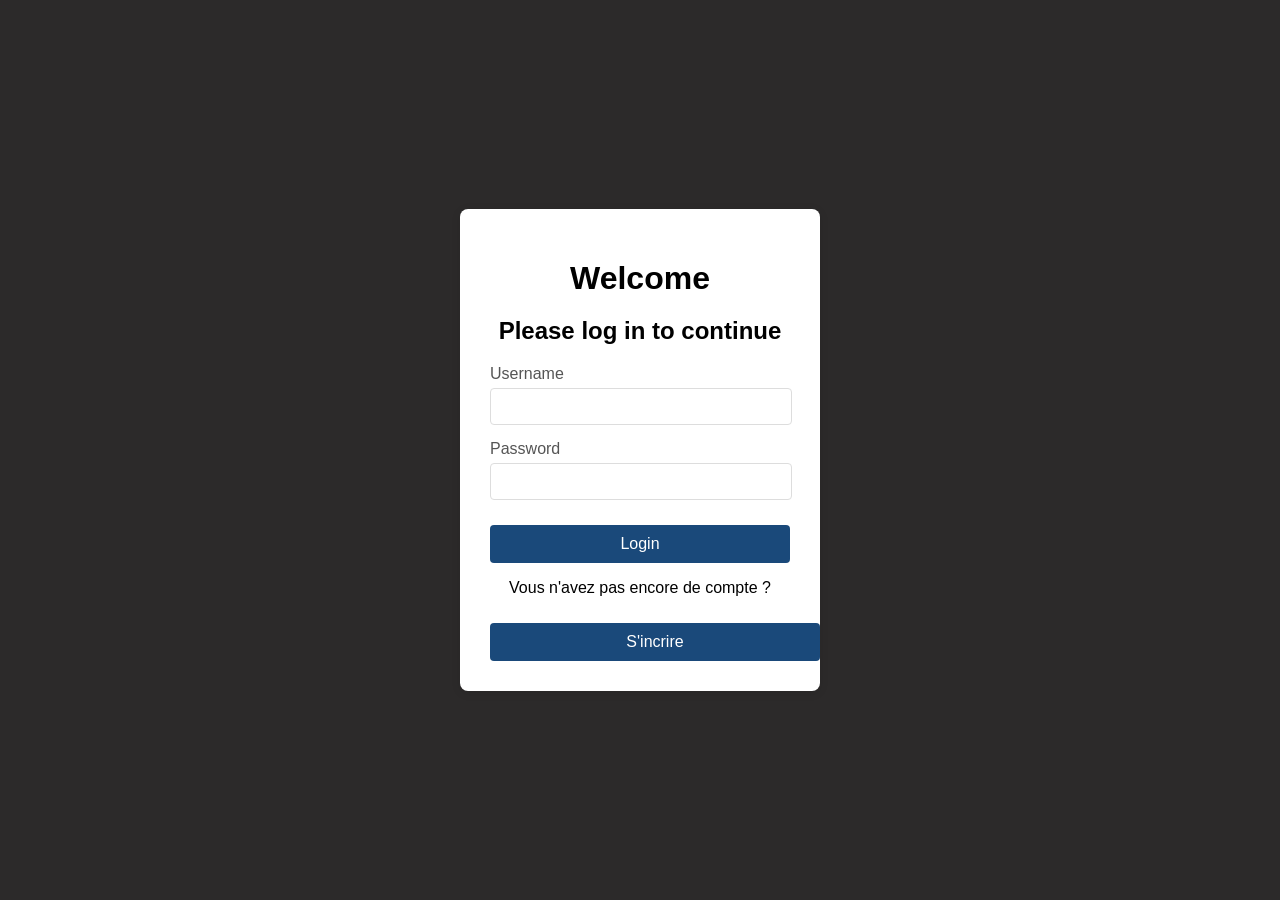
==== Frontend/index.html @ 286cf6db "Fresh start" ====
<!DOCTYPE html>
<html lang="en">
<head>
    <meta charset="UTF-8">
    <meta name="viewport" content="width=device-width, initial-scale=1.0">
    <title>Welcome</title>
    <link rel="stylesheet" href="style.css">
</head>
<body>
    <div class="container">
        <h1>Welcome</h1>
        <h2>Please log in to continue</h2>
        <form id="loginForm">
            <div class = "form-group">
                <label for="username">Username</label>
                <input type="text" id="username" name="username">
            </div>
            <div class = "form-group">
                <label for="password">Password</label>
                <input type="password" id="password" name="password">
            </div>     
            <button type="submit" class="button">Login</button> 
            <p id="zone_response" class="response-message"></p>
        </form>
        <p>Vous n'avez pas encore de compte ?</p>
        <a href="registration_page.html" class="button">S'incrire</a>

    </div>
    <script src="script.js"></script>
</body>
</html>
---- Frontend/style.css ----
body {
            font-family: Arial, sans-serif;
            display: flex;
            justify-content: center;
            align-items: center;
            min-height: 100vh;
            background-color: #2c2a2a;
            margin: 0;
        }
.container {
            background-color: #ffffff;
            padding: 30px;
            border-radius: 8px;
            box-shadow: 0 2px 10px rgba(0, 0, 0, 0.1);
            text-align: center;
            width: 300px;
        }
h1 {
            color: #000000;
            margin-bottom: 20px;
        }
.form-group {
            margin-bottom: 15px;
            text-align: left;
        }
.form-group label {
            display: block;
            margin-bottom: 5px;
            color: #555;
        }
.form-group input[type="text"],
.form-group input[type="password"] {
            width: calc(100% - 20px);
            padding: 10px;
            border: 1px solid #ddd;
            border-radius: 4px;
        }
.button {
            background-color: #1a497a;
            color: white;
            padding: 10px 15px;
            border: none;
            border-radius: 4px;
            cursor: pointer;
            font-size: 16px;
            width: 100%;
            margin-top: 10px;
            text-decoration: none; /* For anchor tag buttons */
            display: inline-block;
            text-align: center;
        }
.button:hover {
            background-color: #24b300;
        }
.create-account-link {
            margin-top: 20px;
            display: block;
            color: #007bff;
            text-decoration: none;
        }
.create-account-link:hover {
            text-decoration: underline;
        }

#zone_response {
            margin-top: 15px;
            font-size: 14px;
            text-align: center;
        }
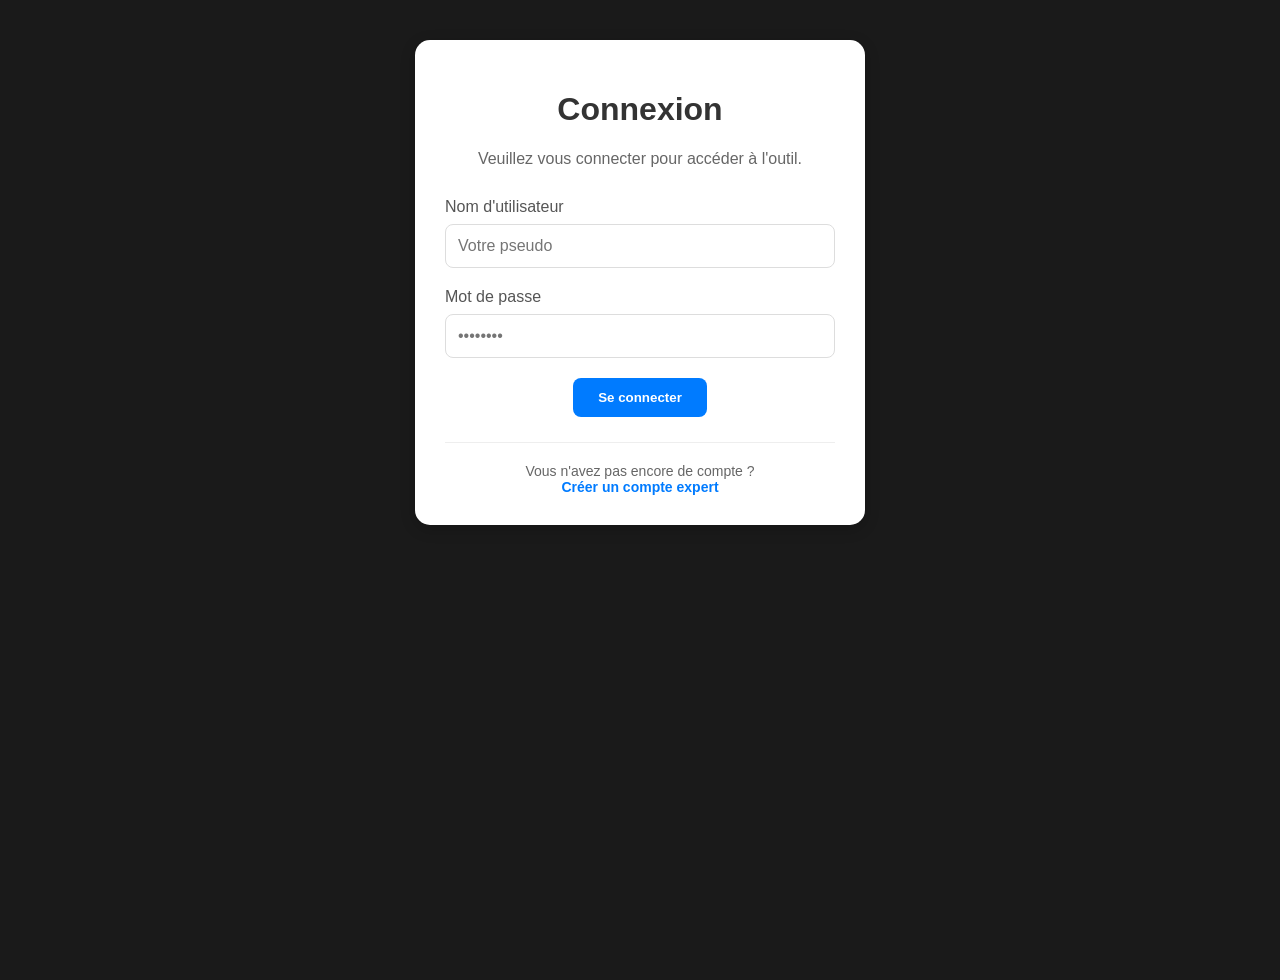
==== commit 3b0c3796: "POC_V1 complete cv/job offer analysis and ATS recommandation" ====
--- a/Frontend/index.html
+++ b/Frontend/index.html
@@ -1,32 +1,36 @@
 <!DOCTYPE html>
-<html lang="en">
+<html lang="fr">
 <head>
     <meta charset="UTF-8">
     <meta name="viewport" content="width=device-width, initial-scale=1.0">
-    <title>Welcome</title>
+    <title>Connexion - Expert CV</title>
     <link rel="stylesheet" href="style.css">
 </head>
 <body>
     <div class="container">
-        <h1>Welcome</h1>
-        <h2>Please log in to continue</h2>
-        <form id="loginForm">
-            <div class = "form-group">
-                <label for="username">Username</label>
-                <input type="text" id="username" name="username">
+        <div class="card auth-card">
+            <h1>Connexion</h1>
+            <p style="color: #666; margin-bottom: 30px;">Veuillez vous connecter pour accéder à l'outil.</p>
+            
+            <form id="loginForm">
+                <div class="form-group">
+                    <label for="username">Nom d'utilisateur</label>
+                    <input type="text" id="username" name="username" placeholder="Votre pseudo" required>
+                </div>
+                <div class="form-group">
+                    <label for="password">Mot de passe</label>
+                    <input type="password" id="password" name="password" placeholder="••••••••" required>
+                </div>     
+                <button type="submit" class="btn-primary">Se connecter</button> 
+                <p id="zone_response" class="response-message"></p>
+            </form>
+
+            <div class="auth-footer">
+                Vous n'avez pas encore de compte ? <br>
+                <a href="registration_page.html" class="link-button">Créer un compte expert</a>
             </div>
-            <div class = "form-group">
-                <label for="password">Password</label>
-                <input type="password" id="password" name="password">
-            </div>     
-            <button type="submit" class="button">Login</button> 
-            <p id="zone_response" class="response-message"></p>
-        </form>
-        <p>Vous n'avez pas encore de compte ?</p>
-        <a href="registration_page.html" class="button">S'incrire</a>
-
+        </div>
     </div>
     <script src="script.js"></script>
 </body>
-</html>
-     +</html>
--- a/Frontend/style.css
+++ b/Frontend/style.css
@@ -1,69 +1,157 @@
 body {
-            font-family: Arial, sans-serif;
-            display: flex;
-            justify-content: center;
-            align-items: center;
-            min-height: 100vh;
-            background-color: #2c2a2a;
-            margin: 0;
-        }
+    font-family: 'Segoe UI', sans-serif;
+    background-color: #1a1a1a;
+    color: white;
+    margin: 0;
+    padding: 40px 20px;
+    min-height: 100vh;
+    display: flex;
+    flex-direction: column;
+    align-items: center;
+}
+
 .container {
-            background-color: #ffffff;
-            padding: 30px;
-            border-radius: 8px;
-            box-shadow: 0 2px 10px rgba(0, 0, 0, 0.1);
-            text-align: center;
-            width: 300px;
-        }
-h1 {
-            color: #000000;
-            margin-bottom: 20px;
-        }
+    width: 100%;
+    max-width: 900px;
+    display: flex;
+    flex-direction: column;
+}
+
+/* La grille qui rend les blocs identiques */
+.dashboard-grid {
+    display: flex;
+    flex-direction: column;
+    gap: 20px;
+    width: 100%;
+}
+
+/* Style commun pour les rectangles blancs */
+.card {
+    background: white;
+    color: #333;
+    padding: 30px;
+    border-radius: 15px;
+    box-shadow: 0 4px 15px rgba(0,0,0,0.2);
+    width: 100%;
+    box-sizing: border-box; /* Important pour le padding */
+    text-align: center;
+}
+
+/* Formulaire et Textarea */
+textarea {
+    width: 100%;
+    padding: 12px;
+    border: 1px solid #ddd;
+    border-radius: 8px;
+    margin-bottom: 15px;
+    box-sizing: border-box;
+}
+
+button {
+    background-color: #007bff;
+    color: white;
+    border: none;
+    padding: 12px 25px;
+    border-radius: 8px;
+    cursor: pointer;
+    font-weight: bold;
+}
+
+/* Style de la bibliothèque avec espace entre nom et bouton */
+#cvs-list li {
+    display: flex;
+    justify-content: space-between;
+    align-items: center;
+    padding: 10px;
+    border-bottom: 1px solid #eee;
+}
+
+#cvs-list li span {
+    margin-right: 15px; /* Espace forcé */
+    text-align: left;
+}
+
+/* Bouton logout en bas */
+.footer-actions {
+    margin-top: 50px;
+    text-align: center;
+    width: 100%;
+}
+
+.btn-logout {
+    background: transparent;
+    color: #888;
+    border: 1px solid #444;
+}
+
+.btn-logout:hover {
+    color: #ff4d4d;
+    border-color: #ff4d4d;
+}
+
+/* Responsive : côte à côte si l'écran est large */
+@media (min-width: 768px) {
+    .dashboard-grid {
+        /* Tu peux laisser en column ou passer en row si tu veux les aligner horizontalement */
+    }
+}
+
+/* --- Styles pour les formulaires de Login / Register --- */
+
+.auth-card {
+    max-width: 450px;
+    margin: 0 auto;
+}
+
 .form-group {
-            margin-bottom: 15px;
-            text-align: left;
-        }
+    text-align: left;
+    margin-bottom: 20px;
+    width: 100%;
+}
+
 .form-group label {
-            display: block;
-            margin-bottom: 5px;
-            color: #555;
-        }
-.form-group input[type="text"],
-.form-group input[type="password"] {
-            width: calc(100% - 20px);
-            padding: 10px;
-            border: 1px solid #ddd;
-            border-radius: 4px;
-        }
-.button {
-            background-color: #1a497a;
-            color: white;
-            padding: 10px 15px;
-            border: none;
-            border-radius: 4px;
-            cursor: pointer;
-            font-size: 16px;
-            width: 100%;
-            margin-top: 10px;
-            text-decoration: none; /* For anchor tag buttons */
-            display: inline-block;
-            text-align: center;
-        }
-.button:hover {
-            background-color: #24b300;
-        }
-.create-account-link {
-            margin-top: 20px;
-            display: block;
-            color: #007bff;
-            text-decoration: none;
-        }
-.create-account-link:hover {
-            text-decoration: underline;
-        }
+    display: block;
+    margin-bottom: 8px;
+    font-weight: 500;
+    color: #555;
+}
 
-#zone_response {
-            margin-top: 15px;
-            font-size: 14px;
-            text-align: center;
-        }+.form-group input {
+    width: 100%;
+    padding: 12px;
+    border: 1px solid #ddd;
+    border-radius: 8px;
+    box-sizing: border-box; /* Évite que l'input dépasse de la carte */
+    font-size: 16px;
+}
+
+.form-group input:focus {
+    outline: none;
+    border-color: #007bff;
+    box-shadow: 0 0 0 3px rgba(0,123,255,0.1);
+}
+
+.auth-footer {
+    margin-top: 25px;
+    padding-top: 20px;
+    border-top: 1px solid #eee;
+    color: #666;
+    font-size: 14px;
+}
+
+.link-button {
+    color: #007bff;
+    text-decoration: none;
+    font-weight: bold;
+}
+
+.link-button:hover {
+    text-decoration: underline;
+}
+
+/* Style spécifique pour les messages d'erreur/succès */
+.response-message {
+    margin-top: 15px;
+    font-size: 14px;
+    font-weight: 500;
+}
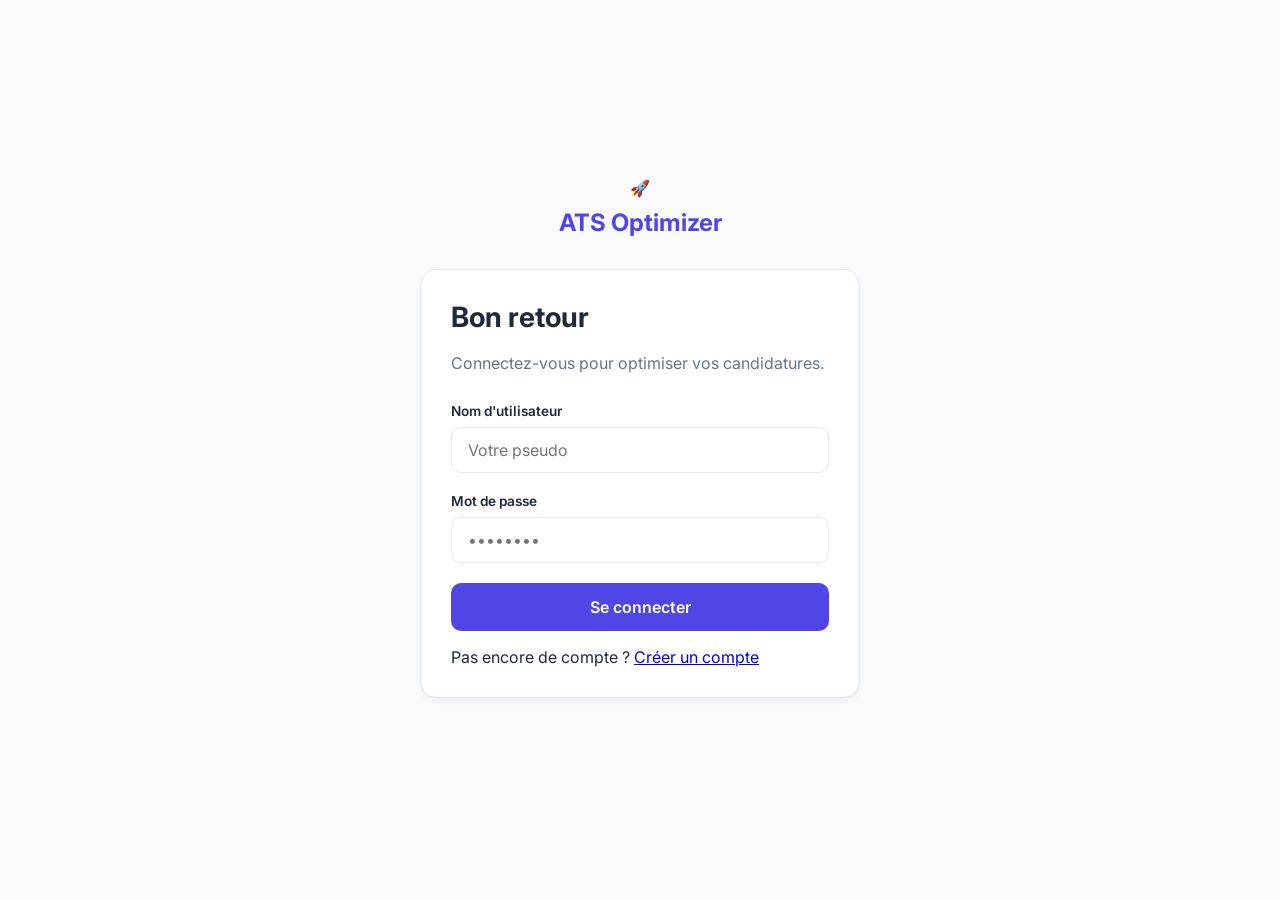
==== commit 8c6ac35d: "version 2 avec amélioration de l'ux" ====
--- a/Frontend/index.html
+++ b/Frontend/index.html
@@ -3,31 +3,37 @@
 <head>
     <meta charset="UTF-8">
     <meta name="viewport" content="width=device-width, initial-scale=1.0">
-    <title>Connexion - Expert CV</title>
-    <link rel="stylesheet" href="style.css">
+    <title>Connexion - ATS Optimizer</title>
+    <link href="https://fonts.googleapis.com/css2?family=Inter:wght@400;600;700&display=swap" rel="stylesheet">
+    <link rel="stylesheet" href="style_2.css">
 </head>
-<body>
-    <div class="container">
+<body class="auth-body">
+    <div class="auth-container">
+        <div class="logo-area">
+            <span>🚀</span>
+            <h2>ATS Optimizer</h2>
+        </div>
+
         <div class="card auth-card">
-            <h1>Connexion</h1>
-            <p style="color: #666; margin-bottom: 30px;">Veuillez vous connecter pour accéder à l'outil.</p>
+            <h1>Bon retour</h1>
+            <p class="subtitle">Connectez-vous pour optimiser vos candidatures.</p>
             
             <form id="loginForm">
                 <div class="form-group">
-                    <label for="username">Nom d'utilisateur</label>
-                    <input type="text" id="username" name="username" placeholder="Votre pseudo" required>
+                    <label>Nom d'utilisateur</label>
+                    <input type="text" name="username" placeholder="Votre pseudo" required>
                 </div>
                 <div class="form-group">
-                    <label for="password">Mot de passe</label>
-                    <input type="password" id="password" name="password" placeholder="••••••••" required>
+                    <label>Mot de passe</label>
+                    <input type="password" name="password" placeholder="••••••••" required>
                 </div>     
                 <button type="submit" class="btn-primary">Se connecter</button> 
                 <p id="zone_response" class="response-message"></p>
             </form>
 
             <div class="auth-footer">
-                Vous n'avez pas encore de compte ? <br>
-                <a href="registration_page.html" class="link-button">Créer un compte expert</a>
+                Pas encore de compte ? 
+                <a href="registration_page.html" class="link-button">Créer un compte</a>
             </div>
         </div>
     </div>
--- a/Frontend/style_2.css
+++ b/Frontend/style_2.css
@@ -0,0 +1,292 @@
+:root {
+    /* Mode Clair */
+    --primary: #4f46e5;
+    --primary-hover: #4338ca;
+    --bg-page: #f8fafc;
+    --sidebar-bg: #ffffff;
+    --card-bg: #ffffff;
+    --text-main: #1e293b;
+    --text-muted: #64748b;
+    --border: #e2e8f0;
+    --input-bg: #ffffff;
+    --library-item-bg: #f1f5f9;
+    --success: #10b981;
+    --danger: #ef4444;
+}
+
+/* Mode Sombre */
+body.dark-mode {
+    --bg-page: #0f172a;
+    --sidebar-bg: #1e293b;
+    --card-bg: #1e293b;
+    --text-main: #f1f5f9;
+    --text-muted: #94a3b8;
+    --border: #334155;
+    --input-bg: #0f172a;
+    --library-item-bg: #334155;
+}
+
+* {
+    box-sizing: border-box;
+    font-family: 'Inter', -apple-system, sans-serif;
+    transition: background-color 0.3s, border-color 0.3s, color 0.3s;
+}
+
+body {
+    background-color: var(--bg-page);
+    color: var(--text-main);
+    margin: 0;
+    min-height: 100vh;
+}
+
+/* --- AUTH PAGES (Login/Register) --- */
+.auth-body {
+    display: flex;
+    align-items: center;
+    justify-content: center;
+    padding: 20px;
+}
+
+.auth-container {
+    width: 100%;
+    max-width: 440px;
+}
+
+.logo-area {
+    text-align: center;
+    margin-bottom: 32px;
+}
+
+.logo-area h2 {
+    color: var(--primary);
+    margin: 10px 0 0 0;
+    font-weight: 700;
+}
+
+/* --- DASHBOARD STRUCTURE --- */
+.sidebar {
+    width: 280px;
+    background: var(--sidebar-bg);
+    border-right: 1px solid var(--border);
+    padding: 24px;
+    display: flex;
+    flex-direction: column;
+    position: fixed;
+    height: 100vh;
+    z-index: 100;
+}
+
+.main-content {
+    margin-left: 280px;
+    padding: 40px;
+    max-width: 1200px;
+}
+
+/* --- COMPOSANTS --- */
+.card {
+    background: var(--card-bg);
+    border-radius: 16px;
+    padding: 30px;
+    border: 1px solid var(--border);
+    box-shadow: 0 4px 6px -1px rgba(0, 0, 0, 0.05);
+    margin-bottom: 24px;
+}
+
+h1 { font-size: 1.75rem; margin-top: 0; }
+.subtitle { color: var(--text-muted); margin-bottom: 30px; }
+
+.form-group { margin-bottom: 20px; }
+label { display: block; font-weight: 600; font-size: 0.85rem; margin-bottom: 8px; }
+
+input, textarea {
+    width: 100%;
+    padding: 12px 16px;
+    border-radius: 10px;
+    border: 1px solid var(--border);
+    background: var(--input-bg);
+    color: var(--text-main);
+    font-size: 1rem;
+}
+
+input:focus, textarea:focus {
+    outline: none;
+    border-color: var(--primary);
+    box-shadow: 0 0 0 3px rgba(79, 70, 229, 0.1);
+}
+
+.btn-primary {
+    background: var(--primary);
+    color: white;
+    border: none;
+    padding: 14px;
+    border-radius: 10px;
+    font-weight: 600;
+    cursor: pointer;
+    width: 100%;
+    font-size: 1rem;
+}
+
+.btn-primary:hover { background: var(--primary-hover); }
+
+.btn-logout {
+    margin-top: auto;
+    background: none;
+    color: var(--danger);
+    border: 1px solid var(--danger);
+    padding: 10px;
+    border-radius: 8px;
+    cursor: pointer;
+}
+
+/* --- BIBLIOTHÈQUE --- */
+.library-title {
+    display: flex;
+    align-items: center;
+    gap: 10px;
+    color: #3b82f6;
+    font-size: 0.9rem;
+    font-weight: 600;
+    margin-bottom: 15px;
+}
+
+#cvs-list { list-style: none; padding: 0; }
+.library-item {
+    background: var(--library-item-bg);
+    padding: 12px;
+    border-radius: 8px;
+    margin-bottom: 8px;
+    font-size: 0.85rem;
+    display: flex;
+    justify-content: space-between;
+}
+
+/* --- CLOUD UPLOAD --- */
+.file-upload-wrapper {
+    border: 2px dashed var(--border);
+    border-radius: 12px;
+    padding: 40px;
+    text-align: center;
+    cursor: pointer;
+    margin-bottom: 20px;
+}
+
+.file-upload-wrapper:hover { border-color: var(--primary); background: rgba(79, 70, 229, 0.02); }
+
+.cloud-icon { color: var(--text-muted); margin-bottom: 15px; }
+
+/* --- RESPONSIVE --- */
+@media (max-width: 900px) {
+    .sidebar { display: none; }
+    .main-content { margin-left: 0; padding: 20px; }
+}
+
+.form-grid { display: grid; grid-template-columns: 1fr 1fr; gap: 15px; }
+.full-width { grid-column: span 2; }
+
+/* Style des items de la bibliothèque */
+.library-item {
+    display: flex;
+    flex-direction: column; /* Nom en haut, bouton en bas pour plus de place */
+    gap: 8px;
+    background: rgba(255, 255, 255, 0.05);
+    padding: 12px;
+    border-radius: 10px;
+    margin-bottom: 12px;
+    border: 1px solid var(--border);
+}
+
+.btn-cv-action {
+    background: var(--primary);
+    color: white;
+    border: none;
+    padding: 6px 12px;
+    border-radius: 6px;
+    font-size: 0.8rem;
+    font-weight: 600;
+    cursor: pointer;
+    transition: all 0.2s;
+    width: 100%;
+}
+
+.btn-cv-action:hover {
+    background: var(--primary-hover);
+}
+
+/* Style quand le CV est sélectionné */
+.btn-cv-action.btn-selected {
+    background: var(--danger); /* Rouge pour "Retirer" */
+}
+
+/* Zone d'info dans le contenu principal */
+#selected-cv-info {
+    background: rgba(79, 70, 229, 0.1);
+    border: 1px solid var(--primary);
+    color: var(--text-main);
+    padding: 15px;
+    border-radius: 12px;
+    margin-bottom: 20px;
+    display: flex;
+    justify-content: space-between;
+    align-items: center;
+}
+/* Bouton Mode Sombre dans la sidebar */
+.theme-switch {
+    width: 100%;
+    background: var(--input-bg);
+    color: var(--text-main);
+    border: 1px solid var(--border);
+    padding: 10px;
+    border-radius: 10px;
+    cursor: pointer;
+    font-weight: 600;
+    display: flex;
+    align-items: center;
+    justify-content: center;
+    gap: 8px;
+    margin-bottom: 20px;
+}
+/* Bouton Lancer l'analyse (uniformisé avec btn-primary) */
+#uploadBtn {
+    background: var(--primary);
+    color: white;
+    border: none;
+    padding: 14px;
+    border-radius: 10px;
+    font-weight: 600;
+    cursor: pointer;
+    width: 100%;
+    font-size: 1rem;
+    transition: background 0.2s;
+}
+
+#uploadBtn:hover {
+    background: var(--primary-hover);
+}
+
+/* État désactivé pour le bouton analyse */
+#uploadBtn:disabled {
+    background: var(--text-muted);
+    opacity: 0.6;
+    cursor: not-allowed;
+}
+#optimizeBtn {
+    margin-top: 10px;
+    padding: 14px;
+    background: var(--primary); /* Ou #6c5ce7 si tu veux garder le violet */
+    color: white;
+    border: none;
+    border-radius: 10px;
+    font-weight: 700;
+    cursor: pointer;
+}
+:root {
+    /* ... tes variables existantes ... */
+    --opt-bg: #f0fff4; /* Fond vert clair pour le mode clair */
+    --opt-text: #1e293b; /* Texte foncé */
+}
+
+body.dark-mode {
+    /* ... tes variables sombres existantes ... */
+    --opt-bg: rgba(16, 185, 129, 0.1); /* Fond vert très translucide */
+    --opt-text: #f1f5f9; /* Texte clair */
+}
